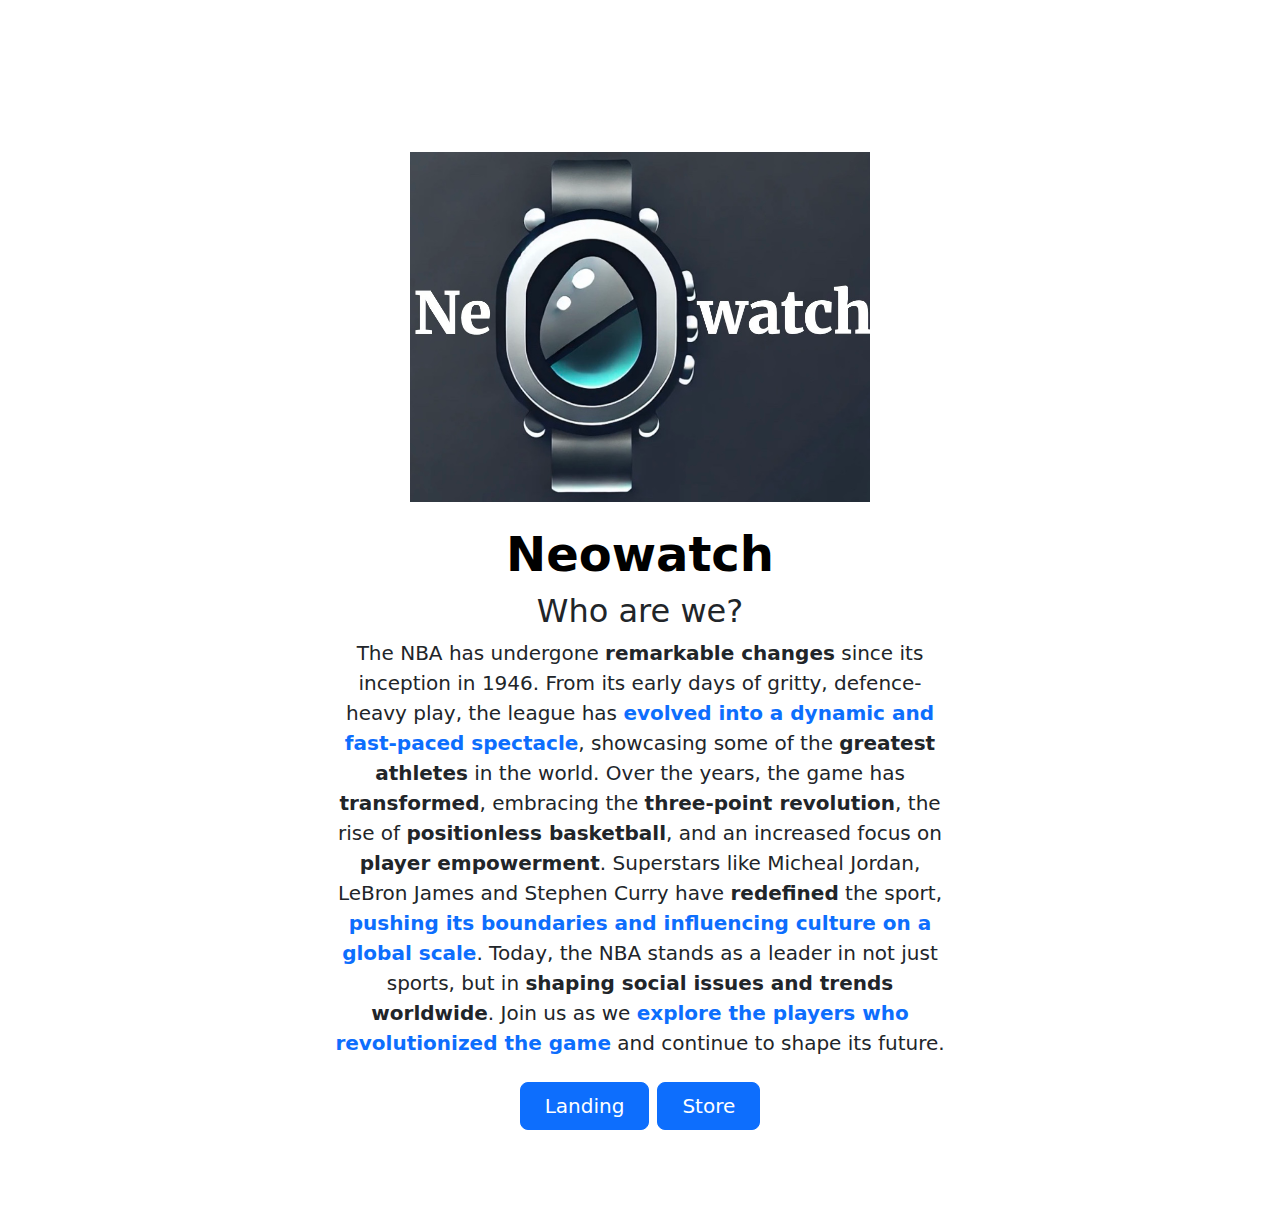
==== index.html @ 3ce34401 "Initial push" ====
<!DOCTYPE html>
<html lang="en">
  <head>
    <meta charset="UTF-8" />
    <meta name="viewport" content="width=device-width, initial-scale=1.0" />
    <title>Neowatch</title>

    <!--Bootstrap-->
    <link
      href="https://cdn.jsdelivr.net/npm/bootstrap@5.3.3/dist/css/bootstrap.min.css"
      rel="stylesheet"
      integrity="sha384-QWTKZyjpPEjISv5WaRU9OFeRpok6YctnYmDr5pNlyT2bRjXh0JMhjY6hW+ALEwIH"
      crossorigin="anonymous"
    />

    <!--STYLESHEET-->
    <link rel="stylesheet" href="./style-rebraning.css" />
  </head>
  <body>
    <!--BOOTSTARP-->
    <div id="navbar-placeholder"></div>
    <div class="px-4 py-5 my-5 text-center">
      <img
        class="d-block mx-auto mb-4"
        src="images/Logo/Neowatch-1.jpeg"
        alt="Neowatch-1"
        height="350"
      />

      <h1 class="display-5 fw-bold text-body-emphasis">Neowatch</h1>

      <h2>Who are we?</h2>

      <div class="col-lg-6 mx-auto">
        <p class="lead mb-4">
          The NBA has undergone
          <strong>remarkable changes</strong> since its inception in 1946. From
          its early days of gritty, defence-heavy play, the league has
          <strong class="text-primary"
            >evolved into a dynamic and fast-paced spectacle</strong
          >, showcasing some of the <strong>greatest athletes</strong> in the
          world. Over the years, the game has <strong>transformed</strong>,
          embracing the <strong>three-point revolution</strong>, the rise of
          <strong>positionless basketball</strong>, and an increased focus on
          <strong>player empowerment</strong>. Superstars like Micheal Jordan,
          LeBron James and Stephen Curry have <strong>redefined</strong> the
          sport,
          <strong class="text-primary"
            >pushing its boundaries and influencing culture on a global
            scale</strong
          >. Today, the NBA stands as a leader in not just sports, but in
          <strong>shaping social issues and trends worldwide</strong>. Join us
          as we
          <strong class="text-primary"
            >explore the players who revolutionized the game</strong
          >
          and continue to shape its future.
        </p>
        <div class="d-grid gap-2 d-sm-flex justify-content-sm-center">
          <a href="./Landing.html" class="btn btn-primary btn-lg px-4 gap-3">
            Landing
          </a>
          <a href="./Buy.html" class="btn btn-primary btn-lg px-4 gap-3">
            Store
          </a>
        </div>
      </div>
    </div>

    <script
      src="https://cdn.jsdelivr.net/npm/bootstrap@5.3.3/dist/js/bootstrap.bundle.min.js"
      integrity="sha384-YvpcrYf0tY3lHB60NNkmXc5s9fDVZLESaAA55NDzOxhy9GkcIdslK1eN7N6jIeHz"
      crossorigin="anonymous"
    ></script>
    <script src="./js/load-navbar.js"></script>
  </body>
</html>
---- style-rebraning.css ----
body {
  padding-top: 56px; /* Adjust this value based on your navbar height */
}

.center-container {
  display: flex;
  justify-content: center;
  align-items: center;
  height: 100vh; /* adjust as needed */
}

.lead strong {
  font-weight: 700; /* or 800 for extra bold */
}

/* Styles for the navbar search player functionality */
.search-container {
  position: relative;
  flex-grow: 1;
}

.search-results {
  display: none;
  position: absolute;
  top: 100%;
  left: 0;
  right: 0;
  background: rgb(255, 255, 255);
  border: 1px solid #ffffff;
  border-radius: 4px;
  box-shadow: 0 2px 5px rgba(0, 0, 0, 0.2);
  z-index: 1000;
  margin-top: 5px;
}

.search-item {
  padding: 10px;
  cursor: pointer;
}

.search-item:hover {
  background-color: #ffffff;
}
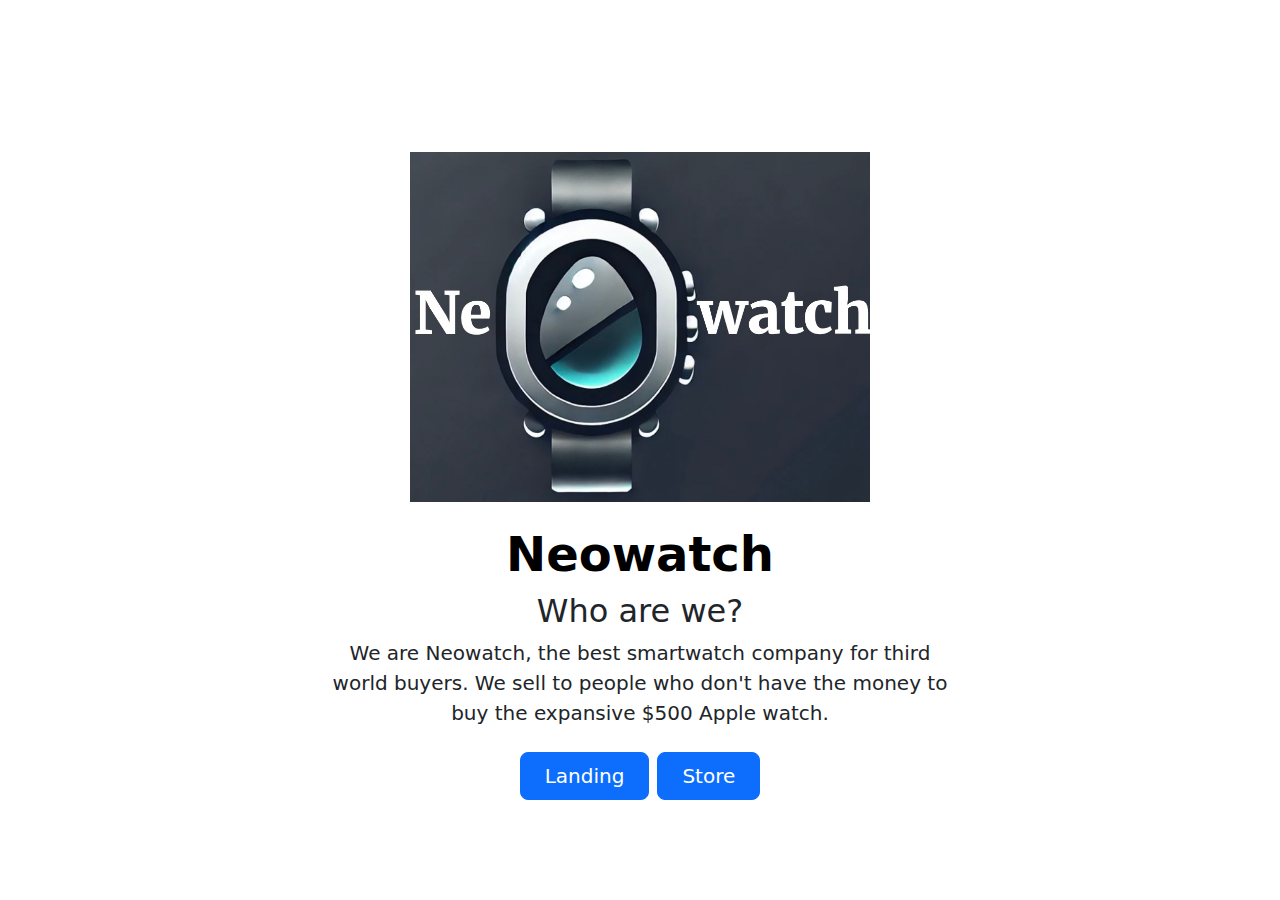
==== commit a8845f20: "1 April 2025" ====
--- a/index.html
+++ b/index.html
@@ -33,28 +33,9 @@
 
       <div class="col-lg-6 mx-auto">
         <p class="lead mb-4">
-          The NBA has undergone
-          <strong>remarkable changes</strong> since its inception in 1946. From
-          its early days of gritty, defence-heavy play, the league has
-          <strong class="text-primary"
-            >evolved into a dynamic and fast-paced spectacle</strong
-          >, showcasing some of the <strong>greatest athletes</strong> in the
-          world. Over the years, the game has <strong>transformed</strong>,
-          embracing the <strong>three-point revolution</strong>, the rise of
-          <strong>positionless basketball</strong>, and an increased focus on
-          <strong>player empowerment</strong>. Superstars like Micheal Jordan,
-          LeBron James and Stephen Curry have <strong>redefined</strong> the
-          sport,
-          <strong class="text-primary"
-            >pushing its boundaries and influencing culture on a global
-            scale</strong
-          >. Today, the NBA stands as a leader in not just sports, but in
-          <strong>shaping social issues and trends worldwide</strong>. Join us
-          as we
-          <strong class="text-primary"
-            >explore the players who revolutionized the game</strong
-          >
-          and continue to shape its future.
+          We are Neowatch, the best smartwatch company for third world buyers.
+          We sell to people who don't have the money to buy the expansive $500
+          Apple watch.
         </p>
         <div class="d-grid gap-2 d-sm-flex justify-content-sm-center">
           <a href="./Landing.html" class="btn btn-primary btn-lg px-4 gap-3">
@@ -72,6 +53,6 @@
       integrity="sha384-YvpcrYf0tY3lHB60NNkmXc5s9fDVZLESaAA55NDzOxhy9GkcIdslK1eN7N6jIeHz"
       crossorigin="anonymous"
     ></script>
-    <script src="./js/load-navbar.js"></script>
+    <script src="./js/Navbar.js"></script>
   </body>
 </html>
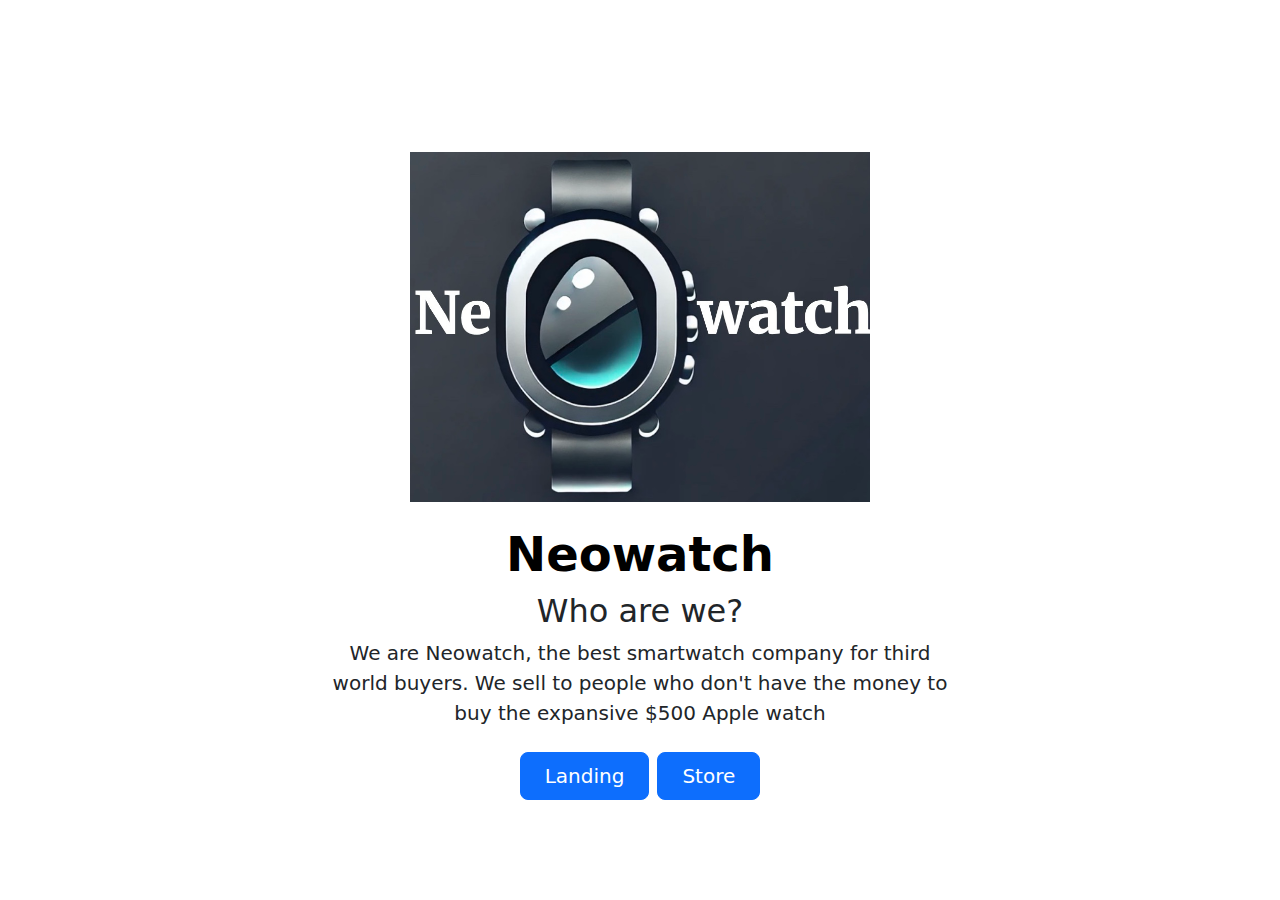
==== commit c6c05dc7: "3 April 2025" ====
--- a/index.html
+++ b/index.html
@@ -22,7 +22,7 @@
     <div class="px-4 py-5 my-5 text-center">
       <img
         class="d-block mx-auto mb-4"
-        src="images/Logo/Neowatch-1.jpeg"
+        src="./images/Logo/Neowatch-1.jpeg"
         alt="Neowatch-1"
         height="350"
       />
@@ -35,7 +35,7 @@
         <p class="lead mb-4">
           We are Neowatch, the best smartwatch company for third world buyers.
           We sell to people who don't have the money to buy the expansive $500
-          Apple watch.
+          Apple watch
         </p>
         <div class="d-grid gap-2 d-sm-flex justify-content-sm-center">
           <a href="./Landing.html" class="btn btn-primary btn-lg px-4 gap-3">
